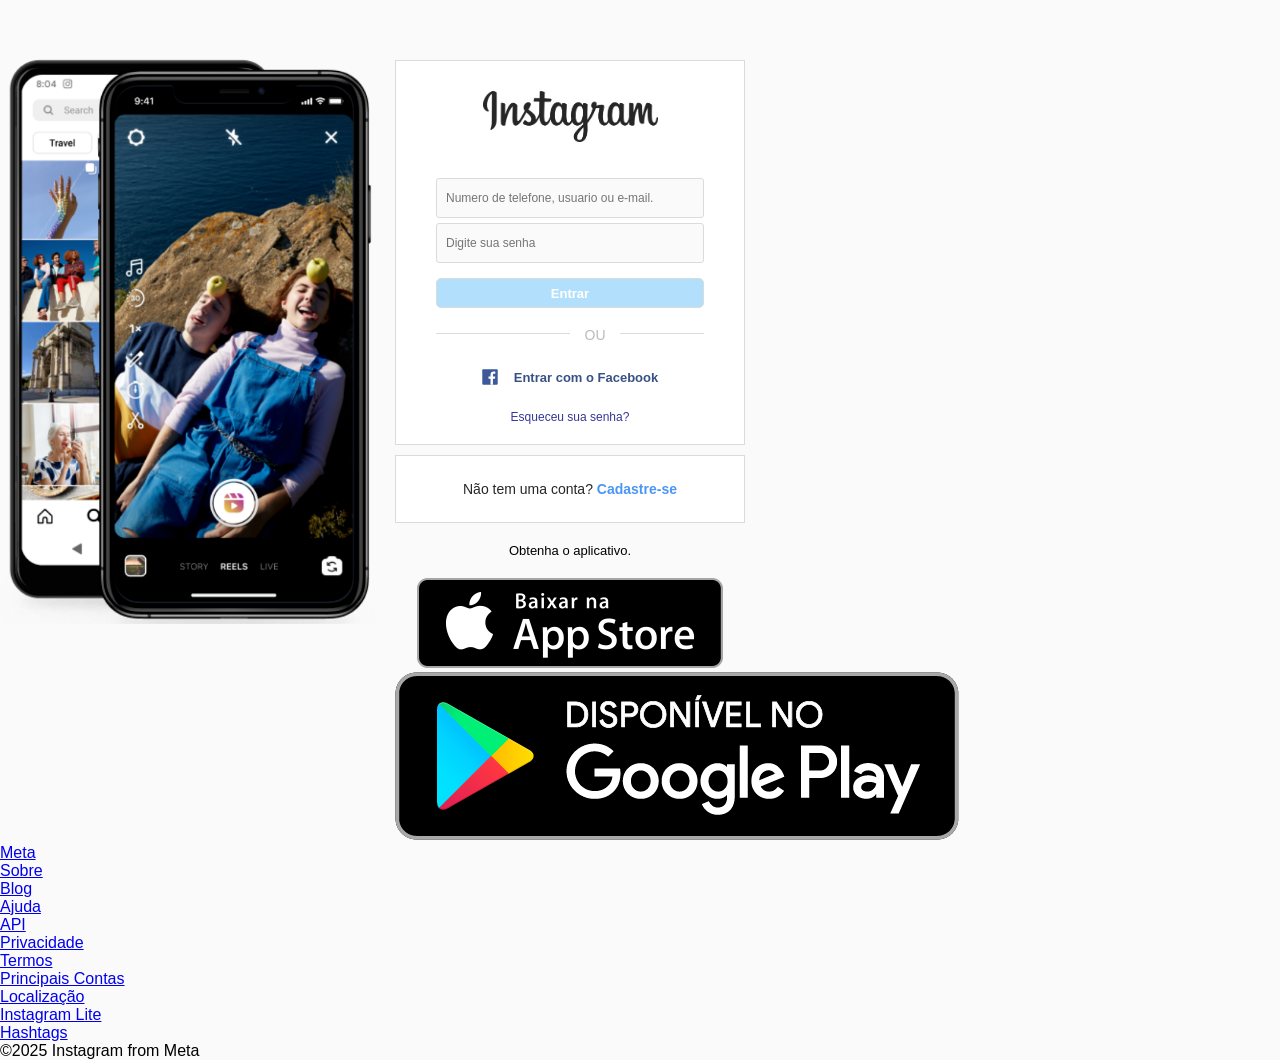
==== HtmlCss/Html&Css/10_PROJETO_CLONE_HOMEINSTA/index.html @ f49d8c94 "Update dos arquivos" ====
<!DOCTYPE html>
<html lang="pt-br">
<head>
    <meta charset="UTF-8">
    <meta name="viewport" content="width=device-width, initial-scale=1.0">
    <title>Instagram</title>
</head>
<link rel="stylesheet" href="css/styles.css">
<link rel="shortcut icon" href="img/favicon.png" type="image/x-icon">
<body>
    <main>
        <div id="main-container">
            <!--Banner container-->
            <div id="banner-conteiner">
                <img src="img/banner2.png" alt="Crie uma conta no Instagram">
            </div>
            <!--Login e Registro-->
            <div id="form-container">
                <div id="form-box">
                    <img id="logo-insta"src="img/logo_instagram.png" alt="Instagram">
                    <form id="login-form">
                        <input type="text" name="username" placeholder="Numero de telefone, usuario ou e-mail.">
                        <input type="password" name="password" placeholder="Digite sua senha">
                        <input type="submit" value="Entrar">
                    </form>
                    <div class="separator">
                        <div class="line">
                            <span>Ou</span>
                        </div>
                    </div>
                    <div id="other-links">
                        <div id="facebook-login">
                        <a href="#">
                            <img src="img/logo_facebook.svg" alt="facebook login">
                            <span>Entrar com o Facebook</span>
                        </a>  
                        </div>
                        <div id="forgot-pass">
                            <a href="#">Esqueceu sua senha?</a>
                        </div>
                    </div>
                </div>
                <div id="register-container">
                    <p>Não tem uma conta? <a href="#">Cadastre-se</a></p>
                </div>
                <div id="get-app-container">
                    <p>Obtenha o aplicativo.</p>
                    <a href="#">
                        <img src="img/apple_btn.png" alt="Apple Store">
                    </a>
                    <a href="#">
                        <img src="img/gplay_btn.png" alt="Apple Store">
                    </a>
                </div>
            </div>
        </div>
    </main>
    <footer>
        <nav>
            <ul id="footer-links">
                <li><a href="#">Meta</a></li>
                <li><a href="#">Sobre</a></li>
                <li><a href="#">Blog</a></li>
                <li><a href="#">Ajuda</a></li>
                <li><a href="#">API</a></li>
                <li><a href="#">Privacidade</a></li>
                <li><a href="#">Termos</a></li>
                <li><a href="#">Principais Contas</a></li>
                <li><a href="#">Localização</a></li>
                <li><a href="#">Instagram Lite</a></li>
                <li><a href="#">Hashtags</a></li>
            </ul>
        </nav>
        <p id="copyright">&copy;2025 Instagram from Meta</p>
    </footer>
</body>
</html>
---- HtmlCss/Html&Css/10_PROJETO_CLONE_HOMEINSTA/css/styles.css ----
/*Geral*/
*{
    margin: 0;
    padding: 0;
    box-sizing: border-box;
    font-family: Helvetica;
}

body{
    background-color: #fafafa;
}

/*Containers*/

#main-container{
    display: flex;
    margin-top: 30px;
}
#banner-container ,
#form-container{
    flex: 1 1 0;
    width: 50%;
}
#banner-conteiner{
    text-align: right;
}
#banner-conteiner img{
    width: 100%;
    margin-right: 15px;
    margin-top: 25px;
    max-width: 380px;
}
#form-container{
    text-align: center;
}

/*Formulario de Login*/
#form-box{
    background-color: white;
    border: 1px solid #dbdbdb;
    width: 350px;
    margin-top: 30px;
}
#logo-insta{
    width:175px ;
    height: 51px;
    margin: 30px auto 12px;
}
#login-form{
    margin-top: 20px;
}
#login-form input{
    display: block;
    font-size: 12px;
    padding: 12px 9px;
    background-color: #fafafa;
    border: 1px solid #dbdbdb;
    border-radius: 3px;
    width: 268px;
    margin: 5px auto;
}
#login-form input[type="submit"]{
    background-color: #B2dFFC;
    color: #fff;
    margin-top: 15px;
    border-radius: 5px;
    height: 30px;
    font-size: 13px;
    padding: 0;
    font-weight: bold;
}

/*SEPARADOR*/
.separator{
    position: relative;
}
.line{
    border-top: 1px solid #dbdbdb;
    width: 268px;
    margin: 25px auto 35px;
}

.separator span{
    position: absolute;
    text-transform: uppercase;
    color: #bbb;
    background-color: #fff;
    top: -6px;
    width: 50px;
    margin-right: -25px;
    font-size: 14px;
}

/*Facebook Login*/
#facebook-login{
    margin-bottom: 25px;
}
#facebook-login a{
    text-decoration: none;
    color: #385185;
    display: flex;
    align-items: center;
    justify-content: center;
}
#facebook-login img{
    width: 16px;
    height: 16px;
    margin-right: 16px;
}
#facebook-login span{
    font-weight: bold;
    font-size: 13px;
    margin-top:1px ;
}

/*ESQUECEU A SENHA?*/
#forgot-pass{
    margin-bottom: 20px;
    font-size: 12px;
}

#forgot-pass a{
    text-decoration: none;
    color: #373799;
}

/*Registro*/
#register-container{
    background-color: #fff;
    border: 1px solid #dbdbdb;
    width: 350px;
    margin-top: 10px;
    padding: 25px;
}
#register-container p{
    font-size: 14px;
    color: #262626;
}
#register-container a{
    color: #4a95f6;
    font-weight: bold;
    text-decoration: none;
}

/*Obter APP*/
#get-app-container{
    text-align: center;
    width: 350px;
}

#get-app-container p{
    margin: 20px 0;
    font-size: 13px;
}
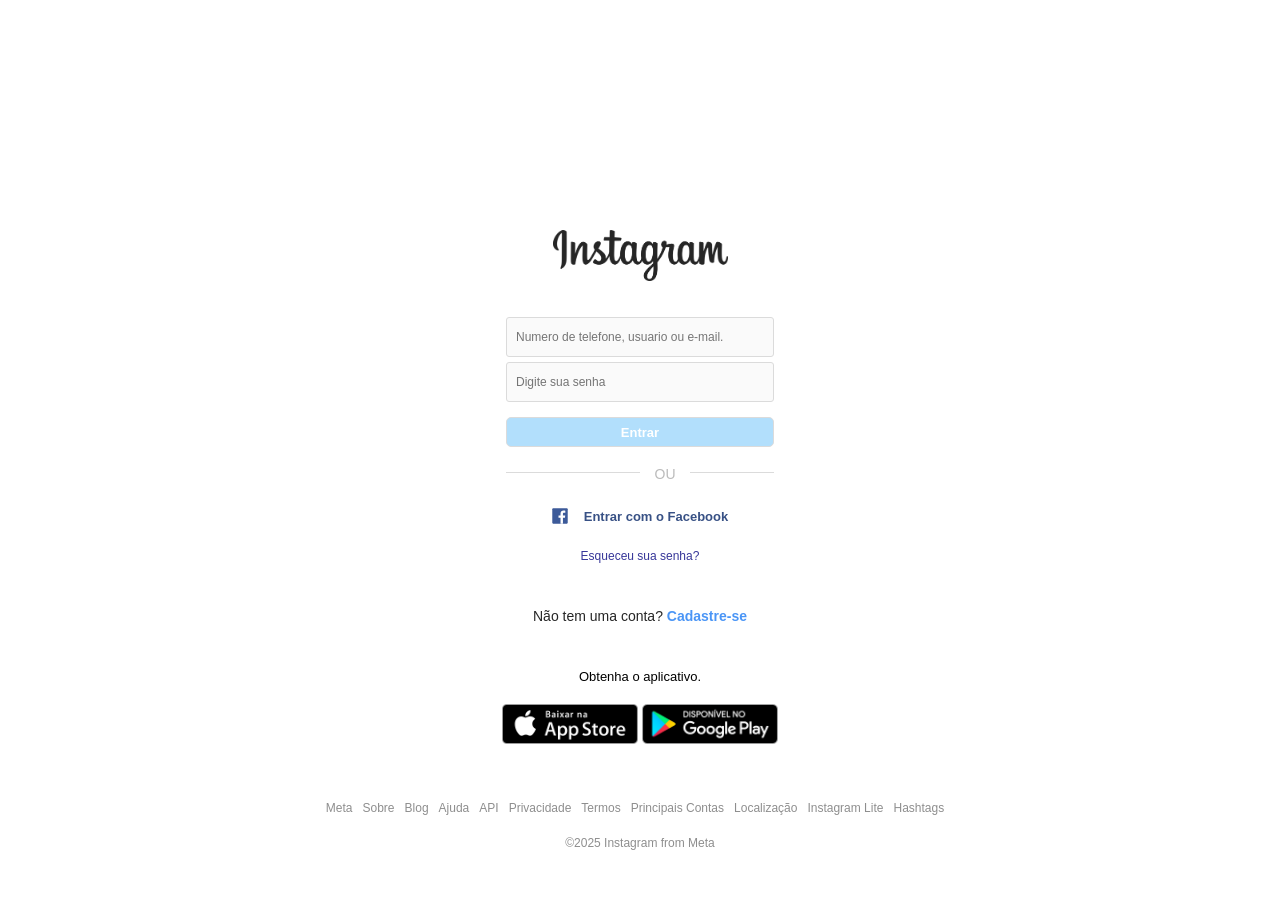
==== commit 58397ac6: "Modulo HTML SEMANTICO Realizado mais um modulo do curso. HTML Semântico" ====
--- a/HtmlCss/Html&Css/10_PROJETO_CLONE_HOMEINSTA/index.html
+++ b/HtmlCss/Html&Css/10_PROJETO_CLONE_HOMEINSTA/index.html
@@ -6,6 +6,7 @@
     <title>Instagram</title>
 </head>
 <link rel="stylesheet" href="css/styles.css">
+<!--Linha para adicionar o icone na guia da pagina no browser-->
 <link rel="shortcut icon" href="img/favicon.png" type="image/x-icon">
 <body>
     <main>
--- a/HtmlCss/Html&Css/10_PROJETO_CLONE_HOMEINSTA/css/styles.css
+++ b/HtmlCss/Html&Css/10_PROJETO_CLONE_HOMEINSTA/css/styles.css
@@ -151,4 +151,105 @@
 #get-app-container p{
     margin: 20px 0;
     font-size: 13px;
+}
+
+#get-app-container a{
+    text-decoration: none;
+}
+
+#get-app-container img{
+    width: 136px;
+    height: 40px;
+}
+
+/*FOOTER*/
+
+footer{
+    text-align: left;
+    width: 1000px;
+    margin: 50px auto;
+    display: flex;
+    flex-direction: column;
+    justify-content: center;
+    align-items: center;
+}
+
+footer #footer-links{
+    display: flex;
+    list-style: none;
+}
+
+#footer-links li{
+    margin-right: 10px;
+}
+
+#footer-links a,
+#copyright{
+    font-size:12px;
+    color: #8e8e8e;
+    text-decoration: none;
+}
+#copyright{
+    margin-top: 10px;
+}
+
+/*RESPONSIVIDADE MOBILE*/
+@media (max-width: 450px){
+    body{
+        background-color: white;
+    }
+    #banner-conteiner{
+        display: none;
+    }
+    #main-container,
+    #form-box{
+        margin-top: 0;
+    }
+    #form-container,
+    #form-box,
+    #register-container,
+    #get-app-container{
+        width: 100%;
+        border:none;
+    }
+    footer{
+        width: 90%;
+    }
+    #footer-links{
+        flex-wrap: wrap;
+        justify-content: center;
+    }
+    #footer-links{
+        margin-bottom: 10px;
+    }
+}
+    /*RESPONSIVIDADE PARA TABLET*/
+    @media (max-width: 1300px){
+        body{
+        background-color: white;
+    }
+    #banner-conteiner{
+        display: none;
+    }
+    #main-container,
+    #form-box{
+        margin-top: 100px;
+    }
+    #form-container,
+    #form-box,
+    #register-container,
+    #get-app-container{
+        width: auto;
+        border:none;
+    }
+    footer{
+        width: 90%;
+    }
+    #footer-links{
+        flex-wrap: wrap;
+        justify-content: center;
+    }
+    #footer-links{
+        margin-bottom: 10px;
+    }
 }
